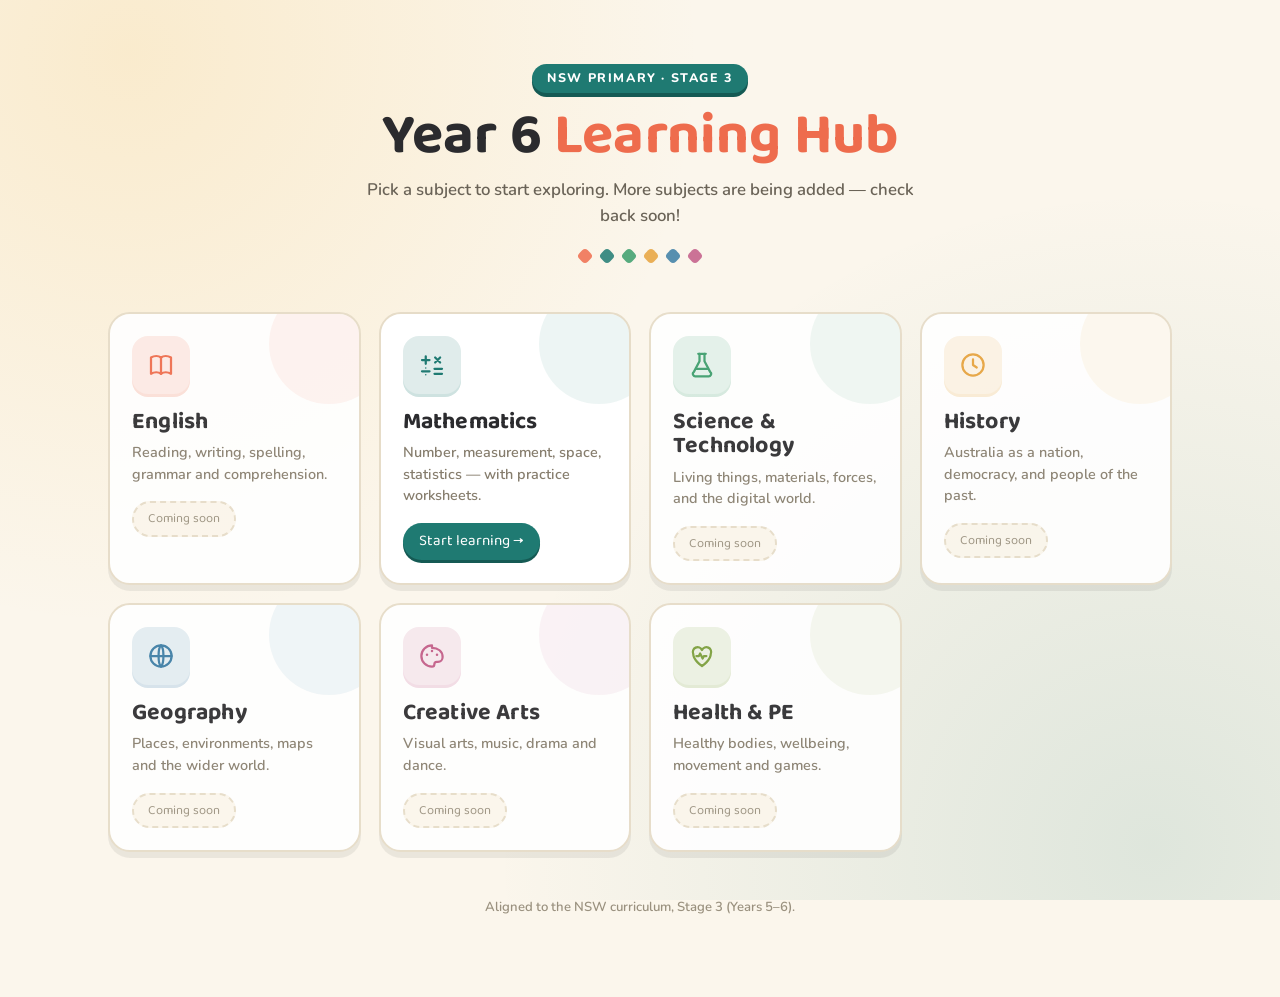
==== index.html @ f4bb00b2 "Add files via upload" ====
<!DOCTYPE html>
<html lang="en-AU">
<head>
<meta charset="UTF-8">
<meta name="viewport" content="width=device-width, initial-scale=1.0">
<title>Year 6 Learning Hub — NSW Stage 3</title>
<link rel="preconnect" href="https://fonts.googleapis.com">
<link rel="preconnect" href="https://fonts.gstatic.com" crossorigin>
<link href="https://fonts.googleapis.com/css2?family=Baloo+2:wght@500;600;700;800&family=Nunito:wght@400;600;700;800&display=swap" rel="stylesheet">
<style>
  :root{
    --paper:#fbf6ec;
    --ink:#2b2b2e;
    --teal:#1f7a72; --teal-dk:#155a54;
    --coral:#ee6c4d; --coral-dk:#d4502f;
    --green:#3a9d6b; --green-dk:#2c7a52;
    --amber:#e6a23c; --amber-dk:#c2811f;
    --ocean:#3a7ca5; --ocean-dk:#2c5f7e;
    --berry:#c25b87; --berry-dk:#9e426a;
    --leaf:#7a9e3a; --leaf-dk:#5f7e2c;
    --line:#e6dcc8;
    --card:#ffffff;
  }
  *{box-sizing:border-box;margin:0;padding:0}
  body{
    font-family:'Nunito',sans-serif;color:var(--ink);
    background:
      radial-gradient(circle at 10% 6%, rgba(244,185,66,.18), transparent 40%),
      radial-gradient(circle at 90% 94%, rgba(31,122,114,.13), transparent 46%),
      var(--paper);
    background-attachment:fixed;min-height:100vh;line-height:1.5;
  }
  h1,h2,h3,.display{font-family:'Baloo 2',cursive;letter-spacing:.2px}
  .wrap{max-width:1100px;margin:0 auto;padding:24px 18px 80px}

  header.hero{text-align:center;padding:40px 0 16px;position:relative}
  header.hero .kicker{
    display:inline-block;background:var(--teal);color:#fff;font-weight:800;
    font-size:.78rem;letter-spacing:1.6px;text-transform:uppercase;padding:5px 15px;
    border-radius:30px;margin-bottom:14px;box-shadow:0 4px 0 var(--teal-dk)
  }
  header.hero h1{font-size:clamp(2.2rem,7vw,3.6rem);line-height:1.02}
  header.hero h1 .a{color:var(--coral)}
  header.hero p.sub{max-width:560px;margin:12px auto 0;color:#6a6357;font-weight:600;font-size:1.05rem}

  .deco{display:flex;justify-content:center;gap:10px;margin:22px 0 4px}
  .deco span{width:12px;height:12px;border-radius:4px;transform:rotate(45deg);opacity:.85}

  .grid{display:grid;grid-template-columns:repeat(auto-fill,minmax(250px,1fr));gap:18px;margin-top:30px}

  .tile{
    display:flex;flex-direction:column;gap:2px;text-decoration:none;color:var(--ink);
    background:var(--card);border:2px solid var(--line);border-radius:22px;padding:22px;
    position:relative;overflow:hidden;box-shadow:0 6px 0 rgba(0,0,0,.07);
    transition:transform .14s ease, box-shadow .14s ease;
  }
  .tile::after{content:"";position:absolute;right:-30px;top:-30px;width:120px;height:120px;
    border-radius:50%;background:var(--accent);opacity:.08}
  .tile.ready{cursor:pointer}
  .tile.ready:hover{transform:translateY(-5px);box-shadow:0 13px 0 rgba(0,0,0,.07)}
  .tile.soon{opacity:.92}
  .icon{
    width:58px;height:58px;border-radius:16px;display:flex;align-items:center;justify-content:center;
    background:color-mix(in srgb, var(--accent) 14%, white);color:var(--accent);
    margin-bottom:14px;box-shadow:0 3px 0 color-mix(in srgb, var(--accent) 22%, white)
  }
  .icon svg{width:30px;height:30px}
  .tile h3{font-size:1.45rem;line-height:1.05}
  .tile p{font-size:.9rem;color:#867d6d;font-weight:600;margin-top:6px;min-height:38px}
  .cta{
    margin-top:14px;font-family:'Baloo 2';font-size:.95rem;align-self:flex-start;
    background:var(--accent);color:#fff;padding:7px 16px;border-radius:24px;
    box-shadow:0 3px 0 var(--accent-dk)
  }
  .soon-badge{
    margin-top:14px;align-self:flex-start;font-family:'Baloo 2';font-size:.8rem;
    background:var(--paper);border:2px dashed var(--line);color:#9a917f;padding:6px 14px;border-radius:24px
  }

  footer.site{text-align:center;margin-top:46px;color:#9a917f;font-size:.82rem;font-weight:600}
</style>
</head>
<body>
<div class="wrap">

  <header class="hero">
    <span class="kicker">NSW Primary · Stage 3</span>
    <h1>Year 6 <span class="a">Learning Hub</span></h1>
    <p class="sub">Pick a subject to start exploring. More subjects are being added — check back soon!</p>
    <div class="deco">
      <span style="background:var(--coral)"></span>
      <span style="background:var(--teal)"></span>
      <span style="background:var(--green)"></span>
      <span style="background:var(--amber)"></span>
      <span style="background:var(--ocean)"></span>
      <span style="background:var(--berry)"></span>
    </div>
  </header>

  <div class="grid" id="grid"></div>

  <footer class="site">
    <p>Aligned to the NSW curriculum, Stage 3 (Years 5–6).</p>
  </footer>
</div>

<script>
/* =====================================================================
   SUBJECT TILES — edit here
   ---------------------------------------------------------------------
   To switch a subject ON: set  ready:true  and make sure a page with the
   matching "file" name sits in this same /year6/ folder.
   You can freely change the "desc" text once you have your content.
   ===================================================================== */
const SUBJECTS=[
  {
    name:'English', file:'english.html', ready:false,
    desc:'Reading, writing, spelling, grammar and comprehension.',
    accent:'var(--coral)', dk:'var(--coral-dk)', icon:'book'
  },
  {
    name:'Mathematics', file:'maths.html', ready:true,
    desc:'Number, measurement, space, statistics — with practice worksheets.',
    accent:'var(--teal)', dk:'var(--teal-dk)', icon:'maths'
  },
  {
    name:'Science & Technology', file:'science.html', ready:false,
    desc:'Living things, materials, forces, and the digital world.',
    accent:'var(--green)', dk:'var(--green-dk)', icon:'flask'
  },
  {
    name:'History', file:'history.html', ready:false,
    desc:'Australia as a nation, democracy, and people of the past.',
    accent:'var(--amber)', dk:'var(--amber-dk)', icon:'clock'
  },
  {
    name:'Geography', file:'geography.html', ready:false,
    desc:'Places, environments, maps and the wider world.',
    accent:'var(--ocean)', dk:'var(--ocean-dk)', icon:'globe'
  },
  {
    name:'Creative Arts', file:'arts.html', ready:false,
    desc:'Visual arts, music, drama and dance.',
    accent:'var(--berry)', dk:'var(--berry-dk)', icon:'palette'
  },
  {
    name:'Health & PE', file:'pdhpe.html', ready:false,
    desc:'Healthy bodies, wellbeing, movement and games.',
    accent:'var(--leaf)', dk:'var(--leaf-dk)', icon:'heart'
  }
];

/* simple inline SVG icon set */
const ICONS={
  book:'<svg viewBox="0 0 24 24" fill="none" stroke="currentColor" stroke-width="1.8" stroke-linecap="round" stroke-linejoin="round"><path d="M12 6C10 4.5 6.5 4.5 4 6v13c2.5-1.5 6-1.5 8 0 2-1.5 5.5-1.5 8 0V6c-2.5-1.5-6-1.5-8 0z"/><path d="M12 6v13"/></svg>',
  maths:'<svg viewBox="0 0 24 24" fill="none" stroke="currentColor" stroke-width="1.8" stroke-linecap="round" stroke-linejoin="round"><path d="M4 8h6M7 5v6"/><path d="M14.5 6l4 4M18.5 6l-4 4"/><path d="M4 17h6"/><circle cx="7" cy="14.3" r=".6" fill="currentColor" stroke="none"/><circle cx="7" cy="19.7" r=".6" fill="currentColor" stroke="none"/><path d="M14 15h6M14 19h6"/></svg>',
  flask:'<svg viewBox="0 0 24 24" fill="none" stroke="currentColor" stroke-width="1.8" stroke-linecap="round" stroke-linejoin="round"><path d="M9 3h6"/><path d="M10 3v6l-4.5 8.5A2 2 0 0 0 7.3 21h9.4a2 2 0 0 0 1.8-3.5L14 9V3"/><path d="M7.5 15h9"/></svg>',
  clock:'<svg viewBox="0 0 24 24" fill="none" stroke="currentColor" stroke-width="1.8" stroke-linecap="round" stroke-linejoin="round"><circle cx="12" cy="12" r="8.5"/><path d="M12 7.5V12l3 2"/></svg>',
  globe:'<svg viewBox="0 0 24 24" fill="none" stroke="currentColor" stroke-width="1.8" stroke-linecap="round" stroke-linejoin="round"><circle cx="12" cy="12" r="8.5"/><path d="M3.5 12h17"/><path d="M12 3.5c2.6 2.4 2.6 14.6 0 17M12 3.5c-2.6 2.4-2.6 14.6 0 17"/></svg>',
  palette:'<svg viewBox="0 0 24 24" fill="none" stroke="currentColor" stroke-width="1.8" stroke-linecap="round" stroke-linejoin="round"><path d="M12 3.5a8.5 8.5 0 0 0 0 17c1.4 0 1.9-1 1.9-1.9 0-1.4 1-1.9 1.9-1.9h1a3.8 3.8 0 0 0 3.7-3.8c0-4.8-3.8-7.4-8.5-7.4z"/><circle cx="8" cy="11" r="1" fill="currentColor" stroke="none"/><circle cx="12" cy="8" r="1" fill="currentColor" stroke="none"/><circle cx="16" cy="11" r="1" fill="currentColor" stroke="none"/></svg>',
  heart:'<svg viewBox="0 0 24 24" fill="none" stroke="currentColor" stroke-width="1.8" stroke-linecap="round" stroke-linejoin="round"><path d="M12 20s-7-4.6-7-9.6A3.6 3.6 0 0 1 12 7.2 3.6 3.6 0 0 1 19 10.4C19 15.4 12 20 12 20z"/><path d="M7.5 12h2l1-2 2 4 1-2h2"/></svg>'
};

const grid=document.getElementById('grid');
grid.innerHTML=SUBJECTS.map(s=>{
  const inner=`
    <div class="icon">${ICONS[s.icon]||''}</div>
    <h3>${s.name}</h3>
    <p>${s.desc}</p>
    ${s.ready?'<span class="cta">Start learning →</span>':'<span class="soon-badge">Coming soon</span>'}`;
  const style=`--accent:${s.accent};--accent-dk:${s.dk}`;
  return s.ready
    ? `<a class="tile ready" href="${s.file}" style="${style}">${inner}</a>`
    : `<div class="tile soon" style="${style}">${inner}</div>`;
}).join('');
</script>
</body>
</html>
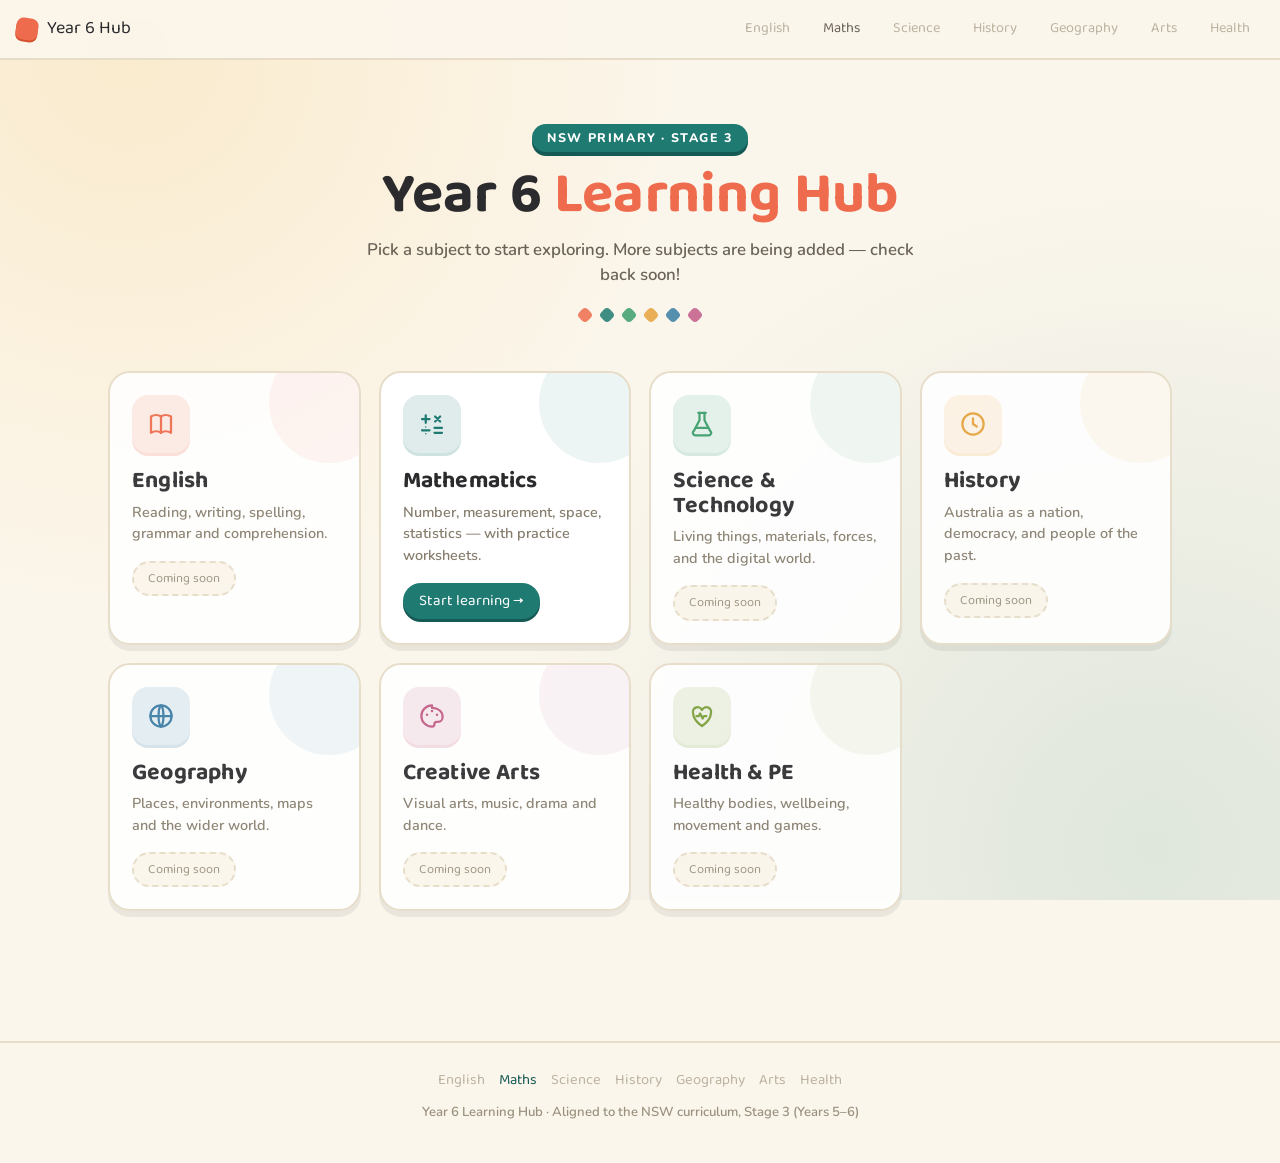
==== commit df48de3c: "Add files via upload" ====
--- a/index.html
+++ b/index.html
@@ -97,82 +97,9 @@
     </div>
   </header>
 
-  <div class="grid" id="grid"></div>
-
-  <footer class="site">
-    <p>Aligned to the NSW curriculum, Stage 3 (Years 5–6).</p>
-  </footer>
+  <div class="grid" id="subject-grid"></div>
 </div>
 
-<script>
-/* =====================================================================
-   SUBJECT TILES — edit here
-   ---------------------------------------------------------------------
-   To switch a subject ON: set  ready:true  and make sure a page with the
-   matching "file" name sits in this same /year6/ folder.
-   You can freely change the "desc" text once you have your content.
-   ===================================================================== */
-const SUBJECTS=[
-  {
-    name:'English', file:'english.html', ready:false,
-    desc:'Reading, writing, spelling, grammar and comprehension.',
-    accent:'var(--coral)', dk:'var(--coral-dk)', icon:'book'
-  },
-  {
-    name:'Mathematics', file:'maths.html', ready:true,
-    desc:'Number, measurement, space, statistics — with practice worksheets.',
-    accent:'var(--teal)', dk:'var(--teal-dk)', icon:'maths'
-  },
-  {
-    name:'Science & Technology', file:'science.html', ready:false,
-    desc:'Living things, materials, forces, and the digital world.',
-    accent:'var(--green)', dk:'var(--green-dk)', icon:'flask'
-  },
-  {
-    name:'History', file:'history.html', ready:false,
-    desc:'Australia as a nation, democracy, and people of the past.',
-    accent:'var(--amber)', dk:'var(--amber-dk)', icon:'clock'
-  },
-  {
-    name:'Geography', file:'geography.html', ready:false,
-    desc:'Places, environments, maps and the wider world.',
-    accent:'var(--ocean)', dk:'var(--ocean-dk)', icon:'globe'
-  },
-  {
-    name:'Creative Arts', file:'arts.html', ready:false,
-    desc:'Visual arts, music, drama and dance.',
-    accent:'var(--berry)', dk:'var(--berry-dk)', icon:'palette'
-  },
-  {
-    name:'Health & PE', file:'pdhpe.html', ready:false,
-    desc:'Healthy bodies, wellbeing, movement and games.',
-    accent:'var(--leaf)', dk:'var(--leaf-dk)', icon:'heart'
-  }
-];
-
-/* simple inline SVG icon set */
-const ICONS={
-  book:'<svg viewBox="0 0 24 24" fill="none" stroke="currentColor" stroke-width="1.8" stroke-linecap="round" stroke-linejoin="round"><path d="M12 6C10 4.5 6.5 4.5 4 6v13c2.5-1.5 6-1.5 8 0 2-1.5 5.5-1.5 8 0V6c-2.5-1.5-6-1.5-8 0z"/><path d="M12 6v13"/></svg>',
-  maths:'<svg viewBox="0 0 24 24" fill="none" stroke="currentColor" stroke-width="1.8" stroke-linecap="round" stroke-linejoin="round"><path d="M4 8h6M7 5v6"/><path d="M14.5 6l4 4M18.5 6l-4 4"/><path d="M4 17h6"/><circle cx="7" cy="14.3" r=".6" fill="currentColor" stroke="none"/><circle cx="7" cy="19.7" r=".6" fill="currentColor" stroke="none"/><path d="M14 15h6M14 19h6"/></svg>',
-  flask:'<svg viewBox="0 0 24 24" fill="none" stroke="currentColor" stroke-width="1.8" stroke-linecap="round" stroke-linejoin="round"><path d="M9 3h6"/><path d="M10 3v6l-4.5 8.5A2 2 0 0 0 7.3 21h9.4a2 2 0 0 0 1.8-3.5L14 9V3"/><path d="M7.5 15h9"/></svg>',
-  clock:'<svg viewBox="0 0 24 24" fill="none" stroke="currentColor" stroke-width="1.8" stroke-linecap="round" stroke-linejoin="round"><circle cx="12" cy="12" r="8.5"/><path d="M12 7.5V12l3 2"/></svg>',
-  globe:'<svg viewBox="0 0 24 24" fill="none" stroke="currentColor" stroke-width="1.8" stroke-linecap="round" stroke-linejoin="round"><circle cx="12" cy="12" r="8.5"/><path d="M3.5 12h17"/><path d="M12 3.5c2.6 2.4 2.6 14.6 0 17M12 3.5c-2.6 2.4-2.6 14.6 0 17"/></svg>',
-  palette:'<svg viewBox="0 0 24 24" fill="none" stroke="currentColor" stroke-width="1.8" stroke-linecap="round" stroke-linejoin="round"><path d="M12 3.5a8.5 8.5 0 0 0 0 17c1.4 0 1.9-1 1.9-1.9 0-1.4 1-1.9 1.9-1.9h1a3.8 3.8 0 0 0 3.7-3.8c0-4.8-3.8-7.4-8.5-7.4z"/><circle cx="8" cy="11" r="1" fill="currentColor" stroke="none"/><circle cx="12" cy="8" r="1" fill="currentColor" stroke="none"/><circle cx="16" cy="11" r="1" fill="currentColor" stroke="none"/></svg>',
-  heart:'<svg viewBox="0 0 24 24" fill="none" stroke="currentColor" stroke-width="1.8" stroke-linecap="round" stroke-linejoin="round"><path d="M12 20s-7-4.6-7-9.6A3.6 3.6 0 0 1 12 7.2 3.6 3.6 0 0 1 19 10.4C19 15.4 12 20 12 20z"/><path d="M7.5 12h2l1-2 2 4 1-2h2"/></svg>'
-};
-
-const grid=document.getElementById('grid');
-grid.innerHTML=SUBJECTS.map(s=>{
-  const inner=`
-    <div class="icon">${ICONS[s.icon]||''}</div>
-    <h3>${s.name}</h3>
-    <p>${s.desc}</p>
-    ${s.ready?'<span class="cta">Start learning →</span>':'<span class="soon-badge">Coming soon</span>'}`;
-  const style=`--accent:${s.accent};--accent-dk:${s.dk}`;
-  return s.ready
-    ? `<a class="tile ready" href="${s.file}" style="${style}">${inner}</a>`
-    : `<div class="tile soon" style="${style}">${inner}</div>`;
-}).join('');
-</script>
+<script src="site.js" defer></script>
 </body>
 </html>
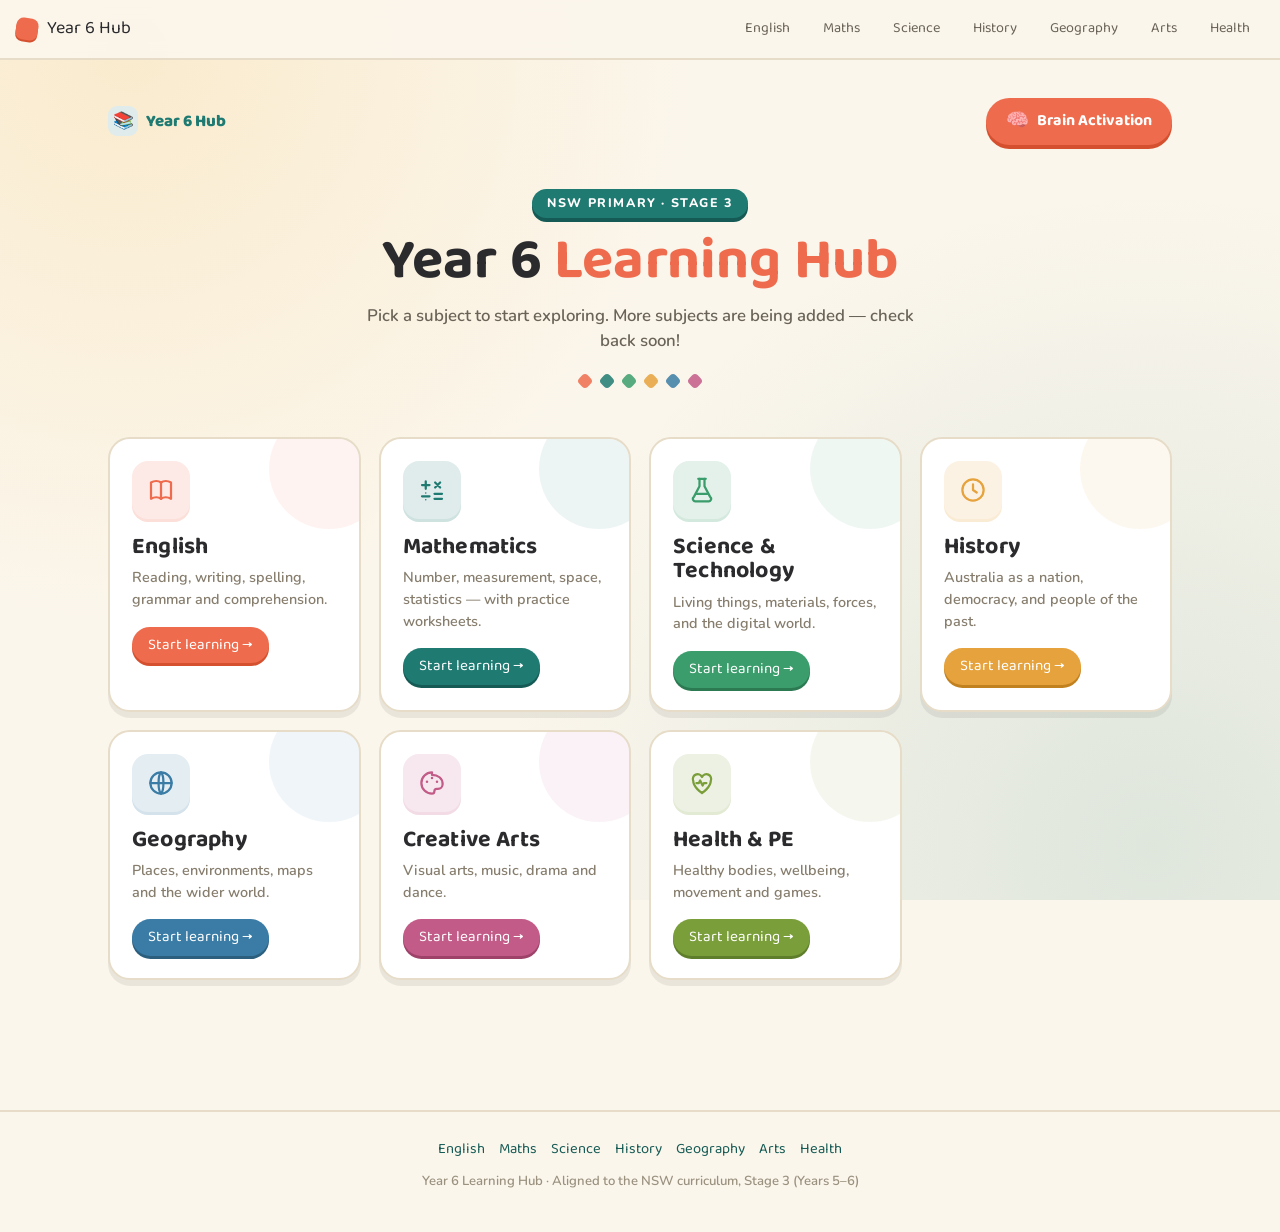
==== commit c8bd8179: "Add files via upload" ====
--- a/index.html
+++ b/index.html
@@ -78,10 +78,30 @@
   }
 
   footer.site{text-align:center;margin-top:46px;color:#9a917f;font-size:.82rem;font-weight:600}
+
+  /* top panel */
+  .topbar{display:flex;justify-content:space-between;align-items:center;gap:12px;
+    padding:14px 0 4px;flex-wrap:wrap}
+  .topbar .brand{font-family:'Baloo 2',cursive;font-weight:800;font-size:1.05rem;color:var(--teal);
+    display:inline-flex;align-items:center;gap:8px}
+  .topbar .brand .mark{width:30px;height:30px;border-radius:9px;display:flex;align-items:center;
+    justify-content:center;background:color-mix(in srgb, var(--teal) 14%, white);font-size:1.05rem}
+  .brain-btn{display:inline-flex;align-items:center;gap:8px;text-decoration:none;
+    font-family:'Baloo 2',cursive;font-weight:700;font-size:1rem;color:#fff;
+    background:var(--coral);padding:10px 20px;border-radius:30px;
+    box-shadow:0 4px 0 var(--coral-dk);transition:transform .14s ease, box-shadow .14s ease}
+  .brain-btn .b{font-size:1.15rem}
+  .brain-btn:hover{transform:translateY(-3px);box-shadow:0 7px 0 var(--coral-dk)}
+  .brain-btn:active{transform:translateY(1px);box-shadow:0 2px 0 var(--coral-dk)}
 </style>
 </head>
 <body>
 <div class="wrap">
+
+  <div class="topbar">
+    <span class="brand"><span class="mark">📚</span> Year 6 Hub</span>
+    <a class="brain-btn" href="brain-activation-hq.html"><span class="b">🧠</span> Brain Activation</a>
+  </div>
 
   <header class="hero">
     <span class="kicker">NSW Primary · Stage 3</span>
